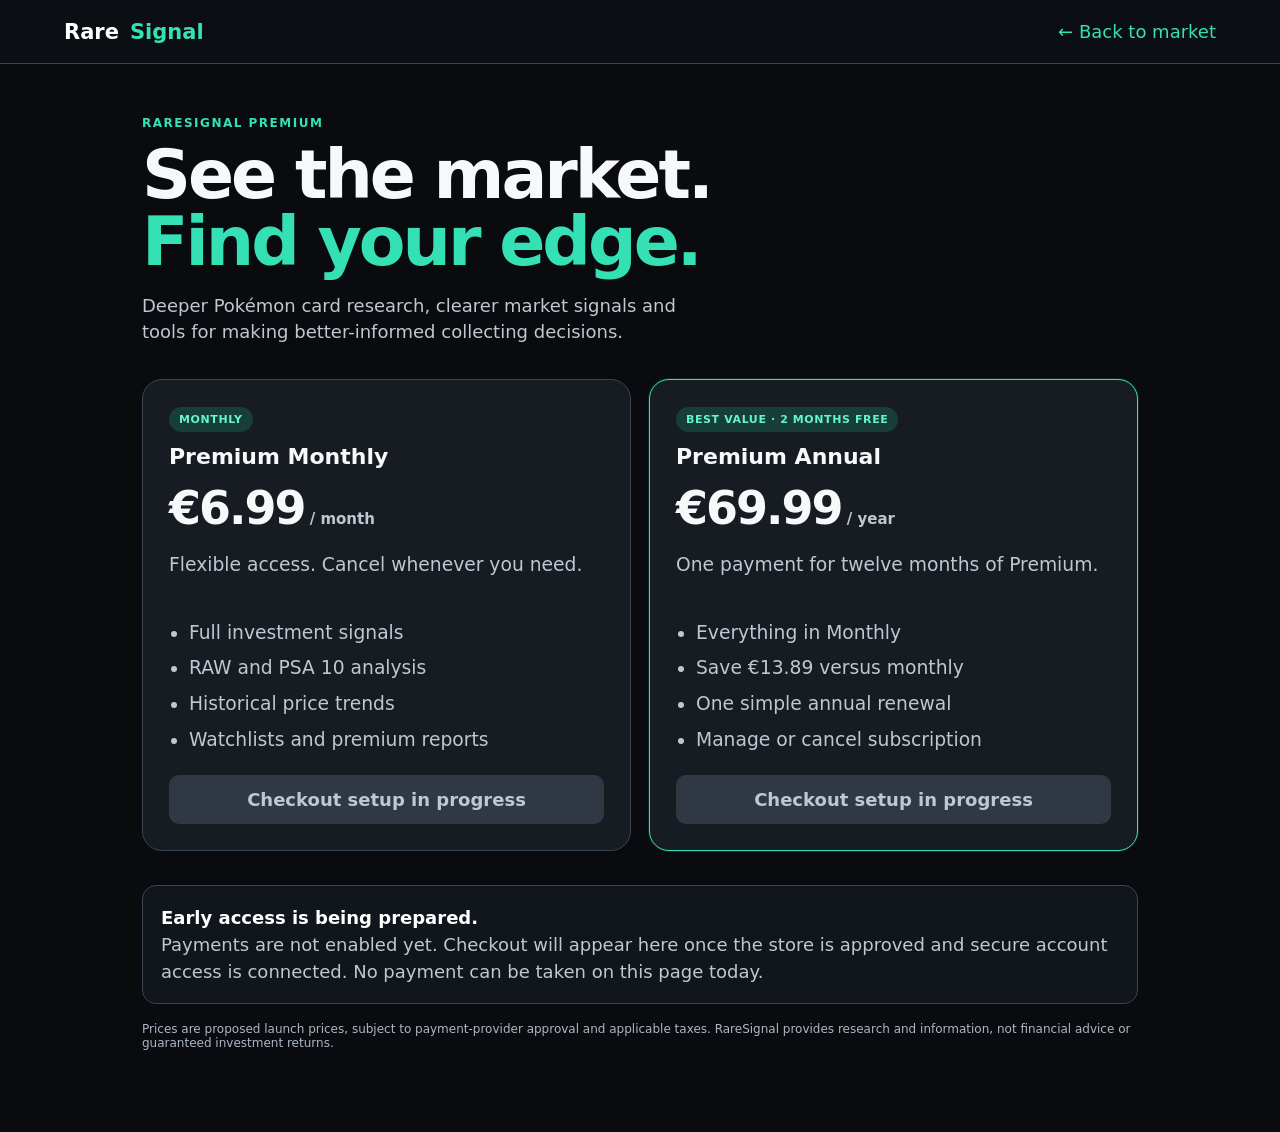
==== pricing.html @ 1a3ccc97 "Add RareSignal Premium pricing preview" ====
<!doctype html><html lang="en"><head><meta charset="utf-8"><meta name="viewport" content="width=device-width,initial-scale=1"><title>RareSignal Premium — Pricing</title><meta name="description" content="Premium Pokémon card market research."><link rel="stylesheet" href="./styles.css"><style>
:root{color-scheme:dark}body{background:#090b0f;color:#f7f8fa;margin:0;font-family:Inter,system-ui,sans-serif}.pricing-nav{height:64px;display:flex;align-items:center;justify-content:space-between;padding:0 clamp(18px,5vw,70px);border-bottom:1px solid #3b4552;background:#0b0e13}.brand{font-weight:850;font-size:21px;color:#fff;text-decoration:none}.brand span{color:#36e0b5}.pricing-main{max-width:1040px;margin:auto;padding:52px 22px 70px}.kicker{color:#36e0b5;font-size:12px;font-weight:800;letter-spacing:1.5px}h1{font-size:clamp(42px,6vw,68px);line-height:.98;letter-spacing:-3px;margin:12px 0}.lede{font-size:18px;color:#c0c7d1;max-width:560px;line-height:1.45}.plans{display:grid;grid-template-columns:repeat(2,minmax(0,1fr));gap:18px;margin:34px 0}.plan{background:#171b22;border:1px solid #3b4552;border-radius:20px;padding:26px}.plan.featured{border:1px solid #36e0b5;box-shadow:0 0 0 1px #36e0b522}.plan h2{font-size:22px;margin:12px 0}.price{font-size:46px;font-weight:850;letter-spacing:-2px}.price small{font-size:15px;color:#c0c7d1;letter-spacing:0}.plan p{color:#c0c7d1;min-height:42px}.tag{display:inline-block;background:#173f37;color:#65f3d0;border-radius:20px;padding:6px 10px;font-size:11px;font-weight:800;letter-spacing:.6px}.plan ul{padding-left:20px;color:#e4e8ed;line-height:1.9;min-height:132px}.cta{display:block;text-align:center;padding:14px;border-radius:10px;background:#303943;color:#c0c7d1;font-weight:800}.note{background:#11161d;border:1px solid #3b4552;border-radius:14px;padding:18px;color:#c0c7d1;line-height:1.5}.note b{color:#fff}.fine{font-size:12px;color:#aeb7c4;margin-top:18px}@media(max-width:650px){.pricing-main{padding:36px 16px}.plans{grid-template-columns:1fr}.plan{padding:21px}.plan ul{min-height:0}h1{letter-spacing:-2px}}
</style></head><body><header class="pricing-nav"><a class="brand" href="./index.html">Rare<span>Signal</span></a><a href="./index.html" style="color:#36e0b5;text-decoration:none">← Back to market</a></header><main class="pricing-main"><div class="kicker">RARESIGNAL PREMIUM</div><h1>See the market.<br><span style="color:#36e0b5">Find your edge.</span></h1><p class="lede">Deeper Pokémon card research, clearer market signals and tools for making better-informed collecting decisions.</p><section class="plans" aria-label="Subscription plans"><article class="plan"><span class="tag">MONTHLY</span><h2>Premium Monthly</h2><div class="price">€6.99<small> / month</small></div><p>Flexible access. Cancel whenever you need.</p><ul><li>Full investment signals</li><li>RAW and PSA 10 analysis</li><li>Historical price trends</li><li>Watchlists and premium reports</li></ul><span class="cta">Checkout setup in progress</span></article><article class="plan featured"><span class="tag">BEST VALUE · 2 MONTHS FREE</span><h2>Premium Annual</h2><div class="price">€69.99<small> / year</small></div><p>One payment for twelve months of Premium.</p><ul><li>Everything in Monthly</li><li>Save €13.89 versus monthly</li><li>One simple annual renewal</li><li>Manage or cancel subscription</li></ul><span class="cta">Checkout setup in progress</span></article></section><div class="note"><b>Early access is being prepared.</b><br>Payments are not enabled yet. Checkout will appear here once the store is approved and secure account access is connected. No payment can be taken on this page today.</div><p class="fine">Prices are proposed launch prices, subject to payment-provider approval and applicable taxes. RareSignal provides research and information, not financial advice or guaranteed investment returns.</p></main></body></html>
---- styles.css ----
:root{--navy:#101a2a;--navy-2:#17263a;--ink:#172234;--muted:#758092;--gold:#c5a45b;--gold-light:#e1ca91;--paper:#f6f5f1;--line:#e7e4dc;--white:#fff;--green:#668c72}*{box-sizing:border-box}html{scroll-behavior:smooth}body{margin:0;background:var(--paper);color:var(--ink);font-family:Inter,ui-sans-serif,system-ui,-apple-system,BlinkMacSystemFont,"Segoe UI",sans-serif;-webkit-font-smoothing:antialiased}a{color:inherit;text-decoration:none}.site-header{height:82px;padding:0 clamp(22px,6vw,92px);display:flex;align-items:center;justify-content:space-between;background:#fff;border-bottom:1px solid #ece9e1;position:sticky;top:0;z-index:10}.brand{display:flex;align-items:center;gap:11px}.brand-mark{width:38px;height:38px;display:grid;place-items:center;background:var(--navy);color:var(--gold-light);font-family:Georgia,serif;font-size:25px;border:1px solid var(--gold);border-radius:2px}.brand-name{font-family:Georgia,serif;font-size:22px;letter-spacing:-.7px;color:var(--navy);line-height:1}.brand-name>span{color:#a88949}.brand-name small{display:block;font:600 8px/1.5 Inter,system-ui,sans-serif;letter-spacing:2.8px;color:#8a8d91;margin-top:4px}.main-nav{display:flex;gap:34px;height:100%;align-items:center}.main-nav a{font-size:12px;color:#677181;letter-spacing:.15px;height:100%;display:flex;align-items:center;position:relative}.main-nav a.active,.main-nav a:hover{color:var(--navy)}.main-nav a.active:after{content:"";height:2px;background:var(--gold);position:absolute;bottom:0;left:0;right:0}.header-actions{display:flex;align-items:center;gap:22px}.language-pill{font-size:10px;letter-spacing:1px;border:1px solid var(--line);padding:9px 11px;color:#586273}.language-pill span{margin-left:8px}.header-link{font-size:11px;color:var(--navy);font-weight:650}.header-link span{color:#a88949;margin-left:4px}.hero{min-height:510px;background:var(--navy);color:white;padding:100px clamp(22px,10vw,150px) 60px;position:relative;overflow:hidden}.hero:before{content:"";position:absolute;inset:0;background:linear-gradient(110deg,rgba(16,26,42,1) 0%,rgba(16,26,42,.97) 47%,rgba(16,26,42,.55) 100%);z-index:1}.hero-glow{position:absolute;width:520px;height:520px;border-radius:50%;right:8%;top:-70px;background:radial-gradient(circle,rgba(197,164,91,.16),rgba(197,164,91,0) 68%)}.hero-content{position:relative;z-index:2;max-width:650px}.eyebrow{font-size:9px;letter-spacing:2px;font-weight:700;color:var(--gold-light);display:flex;align-items:center;gap:9px}.eyebrow-dot,.status-dot{width:6px;height:6px;border-radius:50%;background:var(--gold);display:inline-block}.hero h1{font:400 clamp(44px,6vw,70px)/1.04 Georgia,serif;letter-spacing:-2.5px;margin:28px 0 18px}.hero h1 em,.market-inner h2 em,.newsletter-inner h2 em{font-weight:400;color:var(--gold-light)}.hero-copy{max-width:485px;color:#b9c1cb;font-size:14px;line-height:1.8}.text-link{display:inline-flex;gap:18px;align-items:center;margin-top:24px;color:var(--gold-light);font-size:11px;font-weight:650}.text-link span{font-size:17px}.hero-aside{position:absolute;right:12%;top:90px;width:330px;height:310px;z-index:1;opacity:.9}.orbit{position:absolute;border:1px solid rgba(197,164,91,.22);border-radius:50%;transform:rotate(-25deg)}.orbit-one{width:300px;height:180px;left:10px;top:55px}.orbit-two{width:230px;height:300px;left:45px;top:-5px;transform:rotate(55deg)}.signal-core{position:absolute;left:126px;top:103px;width:78px;height:78px;border:1px solid var(--gold);border-radius:50%;display:grid;place-items:center;box-shadow:0 0 55px rgba(197,164,91,.17)}.signal-core span{font:42px Georgia,serif;color:var(--gold-light)}.signal-label{position:absolute;left:104px;top:218px;text-align:center;font-size:8px;line-height:1.8;letter-spacing:2px;color:#aab1ba}.hero-footer{position:absolute;bottom:0;left:clamp(22px,10vw,150px);right:clamp(22px,10vw,150px);z-index:2;border-top:1px solid rgba(255,255,255,.13);padding:18px 0;display:flex;justify-content:space-between;color:#8490a0;font-size:8px;letter-spacing:1.8px}.section-wrap{max-width:1180px;margin:0 auto;padding-left:28px;padding-right:28px}.finder-section{padding-top:86px;padding-bottom:94px}.section-heading{display:flex;justify-content:space-between;align-items:flex-end;gap:20px}.eyebrow.muted{color:#a1844b}.section-heading h2,.research-section h2{font:400 36px Georgia,serif;letter-spacing:-.8px;margin:13px 0 9px;color:var(--navy)}.section-heading p{font-size:12px;color:#7b8491;margin:0;line-height:1.7}.catalogue-status{font-size:10px;color:#77818e;display:flex;align-items:center;gap:8px;padding-bottom:5px}.status-dot{background:#c3a35d}.search-panel{margin-top:34px;background:#fff;border:1px solid var(--line);padding:25px 27px 18px;box-shadow:0 8px 28px rgba(27,38,53,.035)}.search-label{display:block;font-size:8px;font-weight:700;letter-spacing:1.7px;color:#7e8792;margin-bottom:12px}.search-row{display:flex;gap:10px}.search-input-wrap{height:52px;border:1px solid #e2e0d9;display:flex;align-items:center;flex:1;padding:0 15px}.search-icon{font-size:25px;color:#9d895d;margin-right:11px;transform:rotate(-20deg)}.search-input-wrap input{border:0;outline:0;width:100%;font:13px Inter,system-ui,sans-serif;color:var(--ink);background:transparent}.search-input-wrap input::placeholder{color:#aab0b8}.gold-button{border:0;background:var(--navy);color:#fff;padding:0 22px;font-size:11px;font-weight:650;cursor:pointer;min-width:150px}.gold-button span{color:var(--gold-light);font-size:17px;margin-left:12px}.gold-button:hover{background:#233651}.filter-row{display:flex;align-items:center;justify-content:space-between;gap:14px;margin-top:17px;padding-top:14px;border-top:1px solid #f0eee8}.filter-row label{display:flex;align-items:center;gap:12px;font-size:8px;font-weight:700;letter-spacing:1.4px;color:#8b929b}.filter-row select{min-width:210px;max-width:100%;height:34px;border:1px solid #e2e0d9;background:#fff;padding:0 10px;color:#465264;font:10px Inter,system-ui,sans-serif;letter-spacing:0}.clear-filters{border:0;background:transparent;color:#927b4d;font-size:9px;cursor:pointer}.search-hints{display:flex;align-items:center;gap:17px;padding-top:16px}.search-hints>span{font-size:8px;letter-spacing:1.3px;color:#a0a5ac}.search-hints button{border:0;background:transparent;padding:0;color:#6c7786;font-size:10px;cursor:pointer}.search-hints button:hover{color:#a1844b}.results-toolbar{display:flex;justify-content:space-between;align-items:center;margin:27px 0 15px;color:#677282;font-size:10px}.results-note{color:#9ba1a8;font-size:9px}.results-grid{display:grid;grid-template-columns:repeat(4,minmax(0,1fr));gap:15px}.empty-state{grid-column:1/-1;text-align:center;padding:54px 20px;background:#f0efe9;border:1px dashed #d9d5ca}.empty-symbol{font-size:35px;color:#b59a61}.empty-state h3{font:400 21px Georgia,serif;color:var(--navy);margin:12px 0 7px}.empty-state p{font-size:11px;color:#828b97;margin:0}.card-result{background:#fff;border:1px solid var(--line);padding:13px;cursor:pointer;transition:transform .18s,box-shadow .18s}.card-result:hover{transform:translateY(-3px);box-shadow:0 10px 25px rgba(20,31,48,.09)}.card-art{height:190px;background:linear-gradient(145deg,#f3f1eb,#e7e5dd);display:grid;place-items:center;overflow:hidden}.card-art img{max-width:100%;max-height:100%;object-fit:contain}.card-art .art-placeholder{font:30px Georgia,serif;color:#c3a45e}.card-result h3{font:400 16px Georgia,serif;margin:12px 0 5px;color:var(--navy)}.card-meta{font-size:9px;color:#8a929d;line-height:1.6}.card-number{font-size:9px;color:#9a804a;letter-spacing:.6px;margin-top:8px}.load-more-wrap{text-align:center;margin-top:25px}.outline-button{border:1px solid #c9c4b8;background:transparent;padding:12px 22px;font-size:10px;color:var(--navy);cursor:pointer}.market-strip{background:#eae8e0;padding:72px 0}.market-inner{display:grid;grid-template-columns:1fr 1fr;gap:70px;align-items:center}.market-inner h2{font:400 37px/1.2 Georgia,serif;color:var(--navy);margin:14px 0 0}.market-inner h2 em{color:#a1844b}.market-copy p{font-size:12px;line-height:1.9;color:#697484;max-width:480px;margin:0 0 20px}.coming-soon{font-size:8px;letter-spacing:1.3px;color:#8d805f;display:inline-flex;align-items:center;gap:8px;white-space:nowrap}.coming-soon i{width:6px;height:6px;border-radius:50%;background:#b79a5c;display:inline-block}.research-section{padding-top:82px;padding-bottom:92px}.research-cards{display:grid;grid-template-columns:repeat(3,1fr);gap:15px;margin-top:33px}.research-card{background:#fff;border:1px solid var(--line);padding:25px;min-height:220px;position:relative}.card-index{position:absolute;right:20px;top:19px;font-size:9px;color:#b4aa92;letter-spacing:1px}.research-icon{width:35px;height:35px;border:1px solid #ded5c0;color:#a1844b;display:grid;place-items:center;font-size:18px}.research-card h3{font:400 18px Georgia,serif;color:var(--navy);margin:20px 0 8px}.research-card p{font-size:10px;line-height:1.8;color:#7a8491;min-height:37px}.card-foot{font-size:8px;letter-spacing:1.1px;color:#9a804a;display:block;margin-top:18px}.newsletter-section{background:var(--navy);color:#fff;padding:65px 0}.newsletter-inner{display:grid;grid-template-columns:1fr 1fr;gap:70px;align-items:center}.newsletter-inner h2{font:400 36px/1.2 Georgia,serif;margin:15px 0 0}.newsletter-inner p{font-size:12px;color:#c0c7d0;line-height:1.8;margin:0 0 14px;max-width:420px}.newsletter-note{font-size:9px;color:#9fa9b7;line-height:1.6;display:block}.site-footer{padding-top:35px;padding-bottom:24px;display:grid;grid-template-columns:1fr 1fr;gap:20px}.site-footer>p{font-size:10px;color:#7e8793;line-height:1.7;margin:0}.footer-bottom{grid-column:1/-1;border-top:1px solid #e2dfd7;margin-top:20px;padding-top:17px;display:flex;justify-content:space-between;gap:15px;font-size:8px;color:#9299a1}.footer-bottom a{color:#8a754a}.card-dialog{border:0;padding:0;max-width:620px;width:calc(100% - 30px);box-shadow:0 20px 80px rgba(0,0,0,.25)}.card-dialog::backdrop{background:rgba(10,18,30,.72);backdrop-filter:blur(3px)}.dialog-close{position:absolute;right:12px;top:8px;border:0;background:#fff;font-size:27px;cursor:pointer;color:#536070}.dialog-layout{display:grid;grid-template-columns:42% 1fr;min-height:360px}.dialog-art{background:#efeee8;display:grid;place-items:center;padding:22px}.dialog-art img{max-width:100%;max-height:330px;object-fit:contain}.dialog-info{padding:45px 28px 25px}.dialog-info h2{font:400 28px Georgia,serif;color:var(--navy);margin:8px 0}.dialog-info p{font-size:11px;line-height:1.8;color:#7a8491}.detail-label{font-size:8px;letter-spacing:1.4px;color:#a1844b;font-weight:700}.detail-list{border-top:1px solid var(--line);margin-top:20px;padding-top:13px}.detail-row{display:flex;justify-content:space-between;gap:15px;padding:7px 0;font-size:10px}.detail-row span:first-child{color:#858e99}.detail-row span:last-child{text-align:right;color:#253348}.source-note{font-size:8px;color:#9299a1;margin-top:20px}@media(max-width:850px){.main-nav{gap:17px}.hero-aside{right:0;opacity:.45}.results-grid{grid-template-columns:repeat(3,minmax(0,1fr))}.hero{padding-top:85px}}@media(max-width:620px){.site-header{height:68px;padding:0 18px}.main-nav{display:none}.header-actions{gap:12px}.header-link{font-size:10px}.brand-mark{width:34px;height:34px}.brand-name{font-size:20px}.hero{min-height:470px;padding:82px 24px 70px}.hero-aside{right:-105px;top:130px;transform:scale(.8);opacity:.24}.hero h1{font-size:48px}.hero-footer{left:24px;right:24px;font-size:7px}.section-wrap{padding-left:19px;padding-right:19px}.finder-section{padding-top:60px;padding-bottom:65px}.section-heading{display:block}.catalogue-status{margin-top:18px}.section-heading h2,.research-section h2{font-size:31px}.search-panel{padding:19px 15px 15px}.search-row{display:block}.search-input-wrap{height:49px}.gold-button{height:47px;width:100%;margin-top:9px}.filter-row{align-items:flex-start;flex-direction:column}.filter-row select{min-width:0;width:100%}.search-hints{gap:12px;flex-wrap:wrap}.search-hints>span{width:100%}.results-toolbar{align-items:flex-start;gap:10px}.results-grid{grid-template-columns:repeat(2,minmax(0,1fr));gap:10px}.card-art{height:155px}.market-strip{padding:55px 0}.market-inner,.newsletter-inner{grid-template-columns:1fr;gap:24px}.market-inner h2,.newsletter-inner h2{font-size:32px}.research-section{padding-top:60px;padding-bottom:65px}.research-cards{grid-template-columns:1fr}.research-card{min-height:190px}.newsletter-section{padding:52px 0}.site-footer{grid-template-columns:1fr;gap:14px}.footer-bottom{grid-column:1;flex-direction:column;line-height:1.6}.dialog-layout{grid-template-columns:1fr}.dialog-art{min-height:230px}.dialog-art img{max-height:240px}.dialog-info{padding:28px 22px}.dialog-close{z-index:2}}

/* Visual refinement: clearer hierarchy, calmer surfaces and responsive controls */
:root{--shadow-soft:0 12px 34px rgba(16,26,42,.07);--radius-card:5px}
.site-header{box-shadow:0 3px 16px rgba(16,26,42,.035);backdrop-filter:saturate(1.15)}
.main-nav a,.header-link,.text-link,.search-hints button,.clear-filters,.outline-button,.gold-button{transition:color .18s ease,background .18s ease,border-color .18s ease,transform .18s ease}
.brand-mark{box-shadow:inset 0 0 0 3px rgba(255,255,255,.035)}
.hero{isolation:isolate}
.hero:after{content:"";position:absolute;inset:auto 0 0;height:1px;background:linear-gradient(90deg,transparent,rgba(225,202,145,.45),transparent);z-index:2}
.search-panel{border-radius:var(--radius-card);box-shadow:var(--shadow-soft)}
.search-input-wrap:focus-within{border-color:#b99b5b;box-shadow:0 0 0 3px rgba(197,164,91,.12)}
.gold-button{border-radius:3px}
.gold-button:hover,.outline-button:hover{transform:translateY(-1px)}
.card-result,.research-card{border-radius:var(--radius-card)}
.card-result{box-shadow:0 2px 8px rgba(16,26,42,.025)}
.card-result:hover{border-color:#d3c39f}
.card-art{border-radius:2px}
.research-card{transition:transform .2s ease,box-shadow .2s ease,border-color .2s ease}
.research-card:hover{transform:translateY(-3px);box-shadow:var(--shadow-soft);border-color:#d9cba9}
.market-strip{border-top:1px solid #e3e0d7;border-bottom:1px solid #e3e0d7}
.card-dialog{border-radius:5px;overflow:hidden}
.dialog-close{width:36px;height:36px;border-radius:50%;box-shadow:0 2px 10px rgba(0,0,0,.08)}
.search-label,.eyebrow,.coming-soon{line-height:1.5}
@media(min-width:1200px){.hero{padding-left:max(10vw,150px)}.hero-footer{left:max(10vw,150px);right:max(10vw,150px)}}
@media(max-width:850px){.site-header{padding-left:22px;padding-right:22px}.header-actions{gap:14px}.main-nav{gap:15px}.hero-aside{right:-40px}.market-inner,.newsletter-inner{gap:38px}}
@media(max-width:620px){.site-header{gap:10px}.header-actions{gap:10px}.language-pill{display:none}.header-link{font-size:9px}.hero h1{letter-spacing:-1.8px}.hero-copy{font-size:13px}.hero-footer{letter-spacing:1px}.results-toolbar{flex-wrap:wrap}.results-note{width:100%}.card-result{padding:9px}.card-result h3{font-size:14px}.card-art{height:145px}.research-card{padding:22px}.dialog-layout{max-height:85vh;overflow:auto}}
@media(prefers-reduced-motion:reduce){html{scroll-behavior:auto}*,*:before,*:after{transition-duration:.01ms!important;animation-duration:.01ms!important;animation-iteration-count:1!important}}

/* RareSignal homepage v2 — sharper positioning, clearer calls to action */
:root{--gold-deep:#a88949;--surface:#fff;--ink-soft:#657184}
.site-header{height:78px;padding:0 clamp(20px,6vw,88px)}
.brand-name small{letter-spacing:2px}
.header-actions{gap:20px}
.header-cta{background:var(--navy);color:#fff;padding:13px 17px;font-size:10px;font-weight:700;letter-spacing:.2px;border-radius:3px}
.header-cta span{color:var(--gold-light);padding-left:8px;font-size:15px}
.header-cta:hover{background:#263a55}
.hero{min-height:570px;padding-top:112px}
.hero:before{background:linear-gradient(105deg,#101a2a 0%,rgba(16,26,42,.98) 48%,rgba(16,26,42,.68) 100%)}
.hero h1{font-size:clamp(48px,6.2vw,76px);line-height:1.02;margin-top:27px}
.hero-copy{font-size:15px;max-width:520px;line-height:1.85}
.hero-actions{display:flex;align-items:center;gap:25px;flex-wrap:wrap;margin-top:28px}
.hero-actions .gold-button{display:inline-flex;align-items:center;justify-content:center;min-height:49px;padding:0 19px;min-width:0}
.hero-secondary,.section-link,.method-link,.newsletter-cta{font-size:11px;font-weight:650;color:var(--gold-light);border-bottom:1px solid rgba(225,202,145,.4);padding-bottom:5px}
.hero-secondary span,.section-link span,.method-link span,.newsletter-cta span{padding-left:7px}
.hero-proof{display:flex;gap:19px;flex-wrap:wrap;margin-top:36px;color:#aeb8c5;font-size:9px}
.hero-proof span{display:flex;align-items:center;gap:7px}
.hero-proof i{width:5px;height:5px;border-radius:50%;background:var(--gold);display:inline-block}
.hero-aside{right:10%;transform:scale(1.08)}
.hero-footer{letter-spacing:1.5px}
.trust-band{background:#fff;border-bottom:1px solid var(--line);display:grid;grid-template-columns:repeat(3,1fr);padding:23px max(28px,calc((100% - 1124px)/2));gap:28px}
.trust-band>div{display:flex;align-items:center;gap:14px}
.trust-number{font:italic 22px Georgia,serif;color:#b4975d}
.trust-band b,.trust-band small{display:block}
.trust-band b{font:600 11px Inter,system-ui,sans-serif;color:var(--navy);margin-bottom:4px}
.trust-band small{font-size:9px;color:#87909c}
.finder-section{padding-top:82px;padding-bottom:84px}
.section-heading h2,.research-section h2{font-size:40px;letter-spacing:-1px}
.section-heading p{font-size:13px}
.catalogue-status{background:#eeeee8;border-radius:30px;padding:9px 12px}
.search-panel{margin-top:30px;padding:27px 29px 19px}
.search-label{font-size:9px}
.search-input-wrap{height:56px}
.search-input-wrap input{font-size:14px}
.search-row .gold-button{min-height:56px}
.filter-row{margin-top:18px}
.search-hints{padding-top:18px}
.results-grid{gap:17px}
.finder-disclaimer{font-size:9px;color:#9299a1;margin-top:18px}
.research-section{background:#eeede7;padding:78px 0 86px}
.research-section .section-heading{align-items:end}
.section-link{color:#947843;border-color:#cbbd9c;white-space:nowrap}
.research-cards{margin-top:35px;gap:17px}
.research-card{padding:27px;min-height:245px;box-shadow:0 4px 18px rgba(16,26,42,.025)}
.research-card h3{font-size:20px}
.research-card p{font-size:11px;line-height:1.85;min-height:58px}
.research-icon{width:40px;height:40px;font-size:20px}
.latest-report{padding-top:75px;padding-bottom:72px}
.report-kicker{display:flex;justify-content:space-between;align-items:center;border-bottom:1px solid var(--line);padding-bottom:15px}
.report-date{font-size:9px;letter-spacing:1.5px;color:#8b929b}
.report-content{display:flex;justify-content:space-between;align-items:center;gap:45px;padding:30px 0 28px}
.report-content h2{font:400 39px/1.14 Georgia,serif;color:var(--navy);margin:0 0 14px;letter-spacing:-.8px}
.report-content h2 em{color:#a1844b;font-weight:400}
.report-content p{font-size:12px;line-height:1.9;color:#748091;max-width:650px;margin:0}
.report-link{display:flex;align-items:center;gap:22px;padding:17px 20px;background:var(--navy);color:white;white-space:nowrap;font-size:9px;letter-spacing:1.3px}
.report-link b{font-size:19px;color:var(--gold-light);font-weight:400}
.report-link:hover{background:#263a55}
.report-foot{border-top:1px solid var(--line);padding-top:14px;display:flex;justify-content:space-between;gap:18px;color:#9a9fa6;font-size:8px;letter-spacing:1.2px}
.method-section{background:var(--navy);color:#fff;padding:76px 0}
.method-inner{display:grid;grid-template-columns:.9fr 1.1fr;gap:80px;align-items:start}
.method-inner h2{font:400 42px/1.14 Georgia,serif;margin:17px 0 0;letter-spacing:-1px}
.method-inner h2 em{color:var(--gold-light);font-weight:400}
.method-copy p{font-size:13px;line-height:1.9;color:#c1c9d3;margin:0 0 18px;max-width:570px}
.method-copy ul{padding:0;margin:0 0 24px;list-style:none;display:grid;gap:12px}
.method-copy li{font-size:11px;color:#d8dde4;line-height:1.6;padding-left:19px;position:relative}
.method-copy li:before{content:"";position:absolute;left:0;top:7px;width:6px;height:6px;border-radius:50%;background:var(--gold)}
.method-link{display:inline-block}
.newsletter-section{padding:68px 0}
.newsletter-inner{grid-template-columns:1fr 1fr}
.newsletter-inner h2{font-size:40px}
.newsletter-inner p{font-size:13px;line-height:1.9}
.newsletter-cta{display:inline-block;margin-top:7px}
.site-footer{display:block;padding-top:38px;padding-bottom:25px}
.footer-main{display:grid;grid-template-columns:1fr 1.2fr 1fr;gap:35px;align-items:start}
.footer-main>p{font-size:10px;color:#7e8793;line-height:1.8;margin:0;max-width:330px}
.footer-nav{display:grid;grid-template-columns:1fr 1fr;gap:13px}
.footer-nav a{font-size:10px;color:#657184}
.footer-nav a:hover,.footer-bottom a:hover{color:#a1844b}
.footer-bottom{margin-top:30px}
@media(max-width:850px){
 .hero-aside{right:-25px;opacity:.48}.trust-band{padding-left:28px;padding-right:28px;gap:16px}
 .method-inner{gap:38px}.footer-main{grid-template-columns:1fr 1fr}.footer-nav{grid-column:1/-1;grid-template-columns:repeat(4,1fr)}
}
@media(max-width:620px){
 .site-header{height:68px;padding:0 16px}.header-actions{gap:9px}.header-link{font-size:9px}.header-cta{padding:11px 12px;font-size:9px}
 .brand-name{font-size:19px}.brand-name small{font-size:7px;letter-spacing:1.5px}
 .hero{min-height:525px;padding:76px 22px 75px}.hero h1{font-size:clamp(43px,11vw,54px)}
 .hero-copy{font-size:13px}.hero-aside{right:-135px;top:150px;transform:scale(.78);opacity:.22}
 .hero-actions{align-items:flex-start;flex-direction:column;gap:17px}.hero-proof{gap:11px;flex-direction:column;margin-top:27px}
 .hero-footer{left:22px;right:22px;font-size:6px;letter-spacing:.8px}
 .trust-band{grid-template-columns:1fr;padding:20px 22px;gap:17px}.trust-number{width:25px}
 .finder-section{padding-top:58px;padding-bottom:62px}.section-heading h2,.research-section h2{font-size:33px}
 .catalogue-status{display:inline-flex;margin-top:15px}.search-panel{padding:18px 14px}
 .research-section{padding:58px 0 64px}.research-section .section-heading{display:block}.section-link{display:inline-block;margin-top:18px}
 .research-cards{grid-template-columns:1fr;gap:11px}.research-card{min-height:0;padding:22px}.research-card p{min-height:0}
 .latest-report{padding-top:55px;padding-bottom:55px}.report-content{display:block;padding:25px 0}
 .report-content h2{font-size:34px}.report-content p{font-size:11px}.report-link{display:inline-flex;margin-top:22px}
 .report-foot{font-size:7px;line-height:1.7;flex-direction:column}
 .method-section{padding:56px 0}.method-inner{grid-template-columns:1fr;gap:24px}.method-inner h2{font-size:36px}
 .newsletter-section{padding:54px 0}.newsletter-inner{grid-template-columns:1fr;gap:22px}.newsletter-inner h2{font-size:35px}
 .footer-main{grid-template-columns:1fr;gap:18px}.footer-nav{grid-column:auto;grid-template-columns:1fr 1fr}
 .footer-bottom{margin-top:23px}
}


/* RareSignal visual direction v3 — modern dark hero, purple identity, light research workspace */
:root{--navy:#0b1020;--navy-2:#15152d;--ink:#171832;--muted:#777991;--gold:#9c4dff;--gold-light:#c58bff;--gold-deep:#8036db;--paper:#f5f4fb;--line:#e6e2f0;--green:#668c72}
body{background:var(--paper);color:var(--ink)}
.site-header{height:76px;padding:0 clamp(20px,4vw,64px);background:rgba(9,12,27,.97);border-bottom:1px solid rgba(190,144,255,.18);backdrop-filter:blur(14px)}
.brand-mark{width:36px;height:36px;display:flex;align-items:flex-end;justify-content:center;gap:3px;padding:7px;background:transparent;border:0}
.brand-mark span{display:block;width:7px;border-radius:3px 3px 1px 1px;background:linear-gradient(180deg,#d6a2ff,#8429ed)}
.brand-mark span:nth-child(1){height:12px}.brand-mark span:nth-child(2){height:20px}.brand-mark span:nth-child(3){height:27px}
.brand-name{font:750 23px/1 Inter,system-ui,sans-serif;letter-spacing:-1.2px;color:#fff}
.brand-name>span{color:#c58bff}
.brand-name small{font:650 7px/1.7 Inter,system-ui,sans-serif;letter-spacing:1.6px;color:#a7a4bd}
.main-nav{gap:clamp(13px,2.1vw,29px)}
.main-nav a{font-size:11px;color:#c1bfd1}
.main-nav a.active,.main-nav a:hover{color:#fff}
.main-nav a.active:after{height:3px;background:#b66bff;border-radius:4px}
.header-cta{background:linear-gradient(110deg,#8e35ec,#b14cff);border-radius:9px;padding:13px 18px;box-shadow:0 7px 22px rgba(151,58,239,.23)}
.header-cta:hover{background:#a64aff}
.hero{min-height:500px;padding:92px clamp(28px,7vw,105px) 68px;background:#090d1d;isolation:isolate}
.hero:before{background:linear-gradient(90deg,#090d1d 0%,rgba(9,13,29,.98) 38%,rgba(9,13,29,.62) 70%,rgba(9,13,29,.18) 100%);z-index:-1}
.hero:after{content:"";position:absolute;inset:0;background:radial-gradient(ellipse at 76% 45%,rgba(137,48,227,.23),transparent 42%),linear-gradient(180deg,transparent 75%,rgba(108,46,175,.12));z-index:-2}
.hero-glow{display:none}
.hero-content{max-width:600px;z-index:3}
.eyebrow{color:#d2a4ff;font-size:10px;letter-spacing:1.8px}
.eyebrow-dot,.hero-proof i{background:#bd70ff;box-shadow:0 0 12px rgba(190,112,255,.65)}
.hero h1{font:800 clamp(48px,6.4vw,76px)/1.02 Inter,system-ui,sans-serif;letter-spacing:-3.6px;margin:23px 0 18px}
.hero h1 em{font-style:normal;color:#b66aff}
.hero-copy{color:#c2c1d2;font-size:15px;line-height:1.75;max-width:520px}
.hero-actions{gap:18px;margin-top:27px}
.hero-actions .gold-button{min-height:52px;padding:0 22px;border-radius:10px;background:linear-gradient(110deg,#8b2fe8,#b54dff);box-shadow:0 8px 25px rgba(150,54,239,.27);font-size:12px}
.hero-actions .gold-button:hover{background:#a64aff}
.hero-actions .gold-button span:last-child{color:#fff}
.button-search{font-size:24px;line-height:0;margin-right:7px}
.hero-secondary{border:1px solid #a95bf0;border-radius:10px;padding:15px 20px;color:#f5eaff}
.hero-secondary span{padding:0 8px 0 0;color:#c47cff;font-size:17px}
.hero-proof{gap:20px;color:#c4c0d3;font-size:10px;margin-top:30px}
.hero-aside{display:none}
.hero-ambient{position:absolute;right:5%;top:10px;width:min(51vw,650px);height:420px;z-index:1;pointer-events:none;overflow:hidden}
.visual-grid{position:absolute;inset:0;opacity:.18;background-image:linear-gradient(rgba(174,113,255,.22) 1px,transparent 1px),linear-gradient(90deg,rgba(174,113,255,.22) 1px,transparent 1px);background-size:38px 38px;mask-image:radial-gradient(ellipse,black 15%,transparent 72%)}
.visual-halo{position:absolute;width:370px;height:370px;right:90px;top:12px;border-radius:50%;background:radial-gradient(circle,rgba(156,72,255,.32),rgba(102,36,182,.12) 42%,transparent 70%);filter:blur(5px)}
.hero-ring{position:absolute;border:1px solid rgba(190,127,255,.4);border-radius:50%;box-shadow:0 0 30px rgba(149,67,234,.13)}
.ring-a{width:390px;height:245px;right:80px;top:70px;transform:rotate(-27deg)}
.ring-b{width:270px;height:370px;right:140px;top:8px;transform:rotate(38deg)}
.visual-card{position:absolute;width:205px;height:292px;border:1px solid rgba(211,169,255,.55);border-radius:15px;background:linear-gradient(145deg,rgba(43,29,74,.96),rgba(12,17,39,.97));box-shadow:0 25px 70px rgba(0,0,0,.38),0 0 35px rgba(148,63,229,.2);overflow:hidden}
.card-back{right:80px;top:38px;transform:rotate(12deg);opacity:.58}
.card-front{right:230px;top:78px;transform:rotate(-8deg);padding:17px}
.card-orbit{position:absolute;width:170px;height:170px;left:17px;top:55px;border:1px solid rgba(190,126,255,.5);border-radius:50%;box-shadow:inset 0 0 35px rgba(153,76,234,.16),0 0 45px rgba(153,76,234,.18)}
.card-core{position:absolute;left:77px;top:112px;width:50px;height:50px;display:grid;place-items:center;border:1px solid #c98bff;border-radius:50%;font:32px Georgia,serif;color:#e2c4ff;box-shadow:0 0 28px rgba(190,112,255,.3)}
.card-lines{position:absolute;bottom:23px;left:22px;right:22px;height:24px;border-top:1px solid rgba(190,126,255,.35);border-bottom:1px solid rgba(190,126,255,.2)}
.card-topline,.card-bottomline{display:flex;justify-content:space-between;color:#c9a4ed;font-size:7px;letter-spacing:1px}
.card-bottomline{position:absolute;left:17px;right:17px;bottom:17px;display:block;line-height:1.8}
.card-bottomline b{display:block;color:#fff;font-size:13px;letter-spacing:1.4px}
.chart-bars{height:155px;display:flex;align-items:end;gap:10px;padding:22px 5px 12px;border-bottom:1px solid rgba(193,131,255,.35);margin-top:16px}
.chart-bars i{display:block;flex:1;border-radius:4px 4px 0 0;background:linear-gradient(180deg,#d09cff,#8135d7);box-shadow:0 0 14px rgba(176,91,255,.24)}
.chart-bars i:nth-child(1){height:32%}.chart-bars i:nth-child(2){height:47%}.chart-bars i:nth-child(3){height:40%}.chart-bars i:nth-child(4){height:67%}.chart-bars i:nth-child(5){height:58%}.chart-bars i:nth-child(6){height:82%}.chart-bars i:nth-child(7){height:100%}
.visual-caption{position:absolute;right:42px;bottom:28px;color:#bba4d6;font-size:8px;letter-spacing:1.5px}
.caption-dot{display:inline-block;width:6px;height:6px;border-radius:50%;background:#bd70ff;margin-right:8px;box-shadow:0 0 10px #bd70ff}
.hero-footer{left:clamp(28px,7vw,105px);right:clamp(28px,7vw,105px);border-color:rgba(194,147,255,.2);color:#918aa9}
.trust-band{background:#11142a;border-bottom:1px solid rgba(173,117,236,.24);padding:22px max(28px,calc((100% - 1124px)/2))}
.trust-number{color:#bd75ff}
.trust-band b{color:#f4efff}.trust-band small{color:#aaa5bf}
.finder-section{padding-top:70px;padding-bottom:76px}
.section-heading h2,.research-section h2{color:#171832}
.eyebrow.muted{color:#8e45d0}
.catalogue-status{background:#eee7f8;color:#6f5785}
.status-dot{background:#a24eea}
.search-panel{border:1px solid #e5dcef;border-radius:16px;box-shadow:0 12px 34px rgba(39,20,69,.06)}
.search-input-wrap{border:1px solid #ddd2ed;border-radius:9px}
.search-icon{color:#9850d8}
.gold-button{background:linear-gradient(110deg,#8b2fe8,#b54dff);border-radius:9px}
.gold-button:hover{background:#a64aff}
.gold-button span{color:#fff}
.filter-row select{border-radius:7px;border-color:#e0d5ec}
.search-hints button{border:1px solid #e2d3f2;border-radius:20px;padding:7px 11px;background:#f8f3ff;color:#6c4a89}
.search-hints button:hover{background:#efe1ff;color:#762dc0}
.empty-state{border:1px dashed #d5c3e9;background:#f4effa;border-radius:12px}
.card-result{border:1px solid #e8e0f1;border-radius:12px;overflow:hidden}
.card-art{background:linear-gradient(145deg,#f5f0fb,#e9e1f5)}
.card-number{color:#8c42c7}
.research-section{background:#eeebf5}
.research-card{border:1px solid #e3d9ef;border-radius:14px;background:#fff}
.research-icon{color:#a34be8;background:#f3e8ff;border-radius:11px}
.section-link,.method-link,.newsletter-cta{color:#9143cf;border-color:#d6b8ef}
.latest-report{background:transparent}
.report-link{background:linear-gradient(110deg,#7d2ed0,#a548e9);border-radius:9px}
.report-link:hover{background:#9239dd}
.method-section{background:linear-gradient(120deg,#101329,#1a1530)}
.method-inner .eyebrow{color:#c58bff}
.method-inner h2 em{color:#c58bff}
.method-copy li:before{background:#b86bff}
.newsletter-section{background:#eeeaf5}
.newsletter-inner h2 em{color:#9143cf}
.newsletter-cta{color:#9143cf}
.site-footer{background:var(--paper)}
.brand .brand-mark{background:transparent}
@media(max-width:900px){.main-nav{gap:12px}.main-nav a{font-size:10px}.hero-ambient{right:-9%;opacity:.72}.hero-content{max-width:570px}}
@media(max-width:700px){.main-nav{display:none}.site-header{height:68px}.hero{padding:70px 22px 75px;min-height:535px}.hero h1{font-size:clamp(46px,11vw,61px);letter-spacing:-2.5px}.hero-ambient{right:-250px;top:120px;opacity:.25;transform:scale(.85)}.hero:before{background:linear-gradient(90deg,#090d1d 0%,rgba(9,13,29,.94) 75%,rgba(9,13,29,.8) 100%)}.hero-proof{flex-direction:column;gap:11px}.hero-footer{left:22px;right:22px}.search-row{flex-direction:column}.search-row .gold-button{min-height:50px}.search-hints{flex-wrap:wrap;gap:9px}.search-hints>span{width:100%}.trust-band{padding:20px 22px}}
@media(prefers-reduced-motion:reduce){.visual-card{transform:none}}


/* Homepage card finder: hard-isolate artwork from card metadata */
#results.results-grid{
  display:grid !important;
  grid-template-columns:repeat(4,minmax(0,1fr)) !important;
  align-items:stretch;
  gap:14px;
}
#results.results-grid>.card-result{
  display:flex !important;
  flex-direction:column !important;
  position:relative !important;
  min-width:0;
  min-height:0;
  height:auto !important;
  padding:12px !important;
  overflow:hidden !important;
  isolation:isolate;
  background:#fff;
  border:1px solid #e6deef;
  border-radius:12px;
  box-shadow:0 5px 18px #21113d0a;
}
#results.results-grid>.card-result>.card-art{
  display:flex !important;
  position:relative !important;
  inset:auto !important;
  width:100% !important;
  height:250px !important;
  min-height:250px !important;
  max-height:250px !important;
  flex:0 0 250px !important;
  align-items:center !important;
  justify-content:center !important;
  overflow:hidden !important;
  background:#f5f3f8;
  border-radius:7px;
}
#results.results-grid>.card-result>.card-art>img{
  position:static !important;
  display:block !important;
  inset:auto !important;
  width:auto !important;
  height:auto !important;
  min-width:0 !important;
  min-height:0 !important;
  max-width:100% !important;
  max-height:100% !important;
  object-fit:contain !important;
  object-position:center !important;
  margin:0 !important;
  transform:none !important;
}
#results.results-grid>.card-result>h3{
  display:block !important;
  position:static !important;
  inset:auto !important;
  width:auto !important;
  height:auto !important;
  margin:12px 0 5px !important;
  padding:0 !important;
  color:#17152a !important;
  font:700 17px/1.3 Inter,system-ui,sans-serif !important;
  overflow-wrap:anywhere;
}
#results.results-grid>.card-result>.card-meta,
#results.results-grid>.card-result>.card-number{
  display:block !important;
  position:static !important;
  inset:auto !important;
  width:auto !important;
  height:auto !important;
  margin:0 !important;
  padding:0 !important;
  font:10px/1.5 Inter,system-ui,sans-serif !important;
}
#results.results-grid>.card-result>.card-meta{color:#77738a !important}
#results.results-grid>.card-result>.card-number{margin-top:7px !important;color:#8540bd !important}
@media(max-width:900px){
  #results.results-grid{grid-template-columns:repeat(3,minmax(0,1fr)) !important}
}
@media(max-width:640px){
  #results.results-grid{grid-template-columns:repeat(2,minmax(0,1fr)) !important;gap:10px}
  #results.results-grid>.card-result{padding:9px !important}
  #results.results-grid>.card-result>.card-art{height:220px !important;min-height:220px !important;max-height:220px !important;flex-basis:220px !important}
}
@media(max-width:380px){
  #results.results-grid{grid-template-columns:1fr !important}
  #results.results-grid>.card-result>.card-art{height:280px !important;min-height:280px !important;max-height:280px !important;flex-basis:280px !important}
}

/* Slightly larger, more comfortable site typography */
body{font-size:17px}
p,li{font-size:1.04em}

/* Readability adjustment: +2px over the previous 17px base */
body{font-size:19px}
p,li{font-size:1.04em}

/* RareSignal dark market-app refresh */
:root{--navy:#090a0d;--navy-2:#17191d;--ink:#f3f4f6;--muted:#9da3ad;--gold:#20c6a0;--gold-light:#53dfbd;--paper:#090a0d;--line:#292d33;--white:#17191d;--green:#20c6a0}
html,body{background:#090a0d;color:#f3f4f6}
.site-header,.topbar{background:rgba(9,10,13,.97);border-bottom:1px solid #292d33;backdrop-filter:blur(14px)}
.brand,.brand-name,.brand .mark{color:#f4f5f6}.brand-mark,.brand .mark{background:#1b1e23;border:1px solid #353a42;border-radius:50%;color:#20c6a0}.brand-name small,.brand small{color:#8f959e}
.main-nav a,.topbar nav a{color:#a6abb4}.main-nav a.active,.main-nav a:hover,.topbar nav a.selected,.topbar nav a:hover{color:#20c6a0}
.hero,.finder-section,.latest-report,.newsletter-section,.site-footer,.workspace,.research,.method{background:#090a0d;color:#f4f5f6}
.hero h1,.section-heading h2,.latest-report h2,.method h2,.welcome h1,.section-title h2{color:#f4f5f6}
.hero h1 em,.method h2 em,.newsletter-inner h2 em,.welcome h1 em,.kicker,.eyebrow{color:#20c6a0}
.hero-copy,.section-heading p,.welcome p,.section-title p,.method-copy p,.newsletter-inner p{color:#a8aeb7}
.hero:before{background:linear-gradient(90deg,#090a0d 0%,rgba(9,10,13,.96) 65%,rgba(9,10,13,.6) 100%)}
.hero-proof,.hero-secondary{color:#c2c7ce}.hero-proof i,.eyebrow-dot,.status-dot{background:#20c6a0}
.hero-footer,.report-foot{color:#858c96;border-color:#292d33}
.trust-band,.metrics{background:#121519;border-block:1px solid #292d33;color:#f3f4f6}
.trust-band>div,.metrics>div{border-color:#292d33}.trust-number{color:#20c6a0}.trust-band b,.metrics strong{color:#f4f5f6}.trust-band small,.metrics small,.metrics span{color:#969da7}
.gold-button,.header-cta,.report-link,.primary,.searchline button{background:#20c6a0!important;color:#06110e!important;border:0;border-radius:10px;font-weight:750;box-shadow:none}
.search-panel,.searchbox,.estimator-panel,.engine-status-panel,.candidate-controls,.welcome-note{background:#17191d;border:1px solid #2c3037;border-radius:16px;box-shadow:none;color:#f4f5f6}
.search-label,.filter-row label,.searchbox>label,.estimator-controls label,.sales-inputs label,.candidate-controls label{color:#aeb4bc}
.search-input-wrap,.searchline input,.estimator-controls input,.estimator-controls select,.sales-inputs textarea,.filter-row select,.candidate-controls select{background:#090a0d;color:#f4f5f6;border:1px solid #383d45;border-radius:10px}
.search-input-wrap input{background:transparent;color:#f4f5f6}.search-input-wrap input::placeholder,.searchline input::placeholder,.sales-inputs textarea::placeholder{color:#747b85}
.search-icon{color:#20c6a0}
.search-hints button,.quick button{background:#20242a;color:#d5d9df;border:1px solid #373c44;border-radius:20px}
.search-hints button:hover,.quick button:hover{border-color:#20c6a0;color:#20c6a0}
.results-toolbar,.result-head{color:#e0e3e7}.results-note,.result-head span+span,.catalogue-status,.source{color:#9299a3}
#results.results-grid>.card-result,#results.cards>.card,.research-card,.research-grid article,.candidate{background:#17191d;border:1px solid #2c3037;border-radius:15px;color:#f4f5f6;box-shadow:none}
#results.results-grid>.card-result>.card-art,#results.cards>.card>.art{background:#0d0f12;border-radius:10px}
#results.results-grid>.card-result>h3,#results.cards>.card>h3{color:#f4f5f6!important}
#results.results-grid>.card-result>.card-meta,#results.cards>.card>.meta{color:#a1a7b0!important}
#results.results-grid>.card-result>.card-number,#results.cards>.card>.id{color:#20c6a0!important}
.empty-state,.empty,.estimate-output,.estimate-empty{background:#17191d;border:1px solid #2c3037;border-radius:15px;color:#f4f5f6}
.empty-state p,.empty span,.research-card p,.research-grid article p,.candidate p,.estimator-actions p{color:#a5abb4}
.empty-symbol,.empty>b,.research-icon,.research-grid .symbol{color:#20c6a0;background:#19372f;border-radius:11px}
.outline-button,.clear-filters,.load-more-wrap button{background:#1c2026;color:#e1e4e8;border:1px solid #3a4049;border-radius:10px}
.research-section,.estimator{background:#111418;border-block:1px solid #292d33}
.signal-panel{background:#17191d;border:1px solid #2c3037;border-radius:15px;color:#f4f5f6}
.signal-panel p,.snapshot-note{color:#a5abb4}.pending{color:#20c6a0;background:#19372f;border-radius:20px}
.engine-status-grid>div{background:#101317;border:1px solid #2c3037;border-radius:11px}.engine-status-grid span,.engine-status-grid small{color:#9da3ad}.engine-status-grid strong{color:#f3f4f6}
.engine-status-panel a,.method-copy a,.section-link,.method-link,.newsletter-cta,.snapshot-note a{color:#20c6a0}
.method-section,.method{background:#121519;border-block:1px solid #292d33}
.site-footer,footer{background:#090a0d;color:#9da3ad;border-top:1px solid #292d33}
.site-footer .brand,footer .brand{color:#f4f5f6}.footer-nav a,footer a{color:#c4c9d0}
.card-dialog,#detail{background:#17191d;color:#f4f5f6;border:1px solid #383d45;border-radius:18px}
.card-dialog::backdrop,#detail::backdrop{background:#000b}
.dialog-close,#detail .close{background:#282d34;color:#fff;border-radius:50%}
@media(max-width:800px){.topbar{height:auto;min-height:66px;flex-wrap:wrap;padding:12px 17px;gap:8px}.topbar nav{order:3;width:100%;display:flex;overflow-x:auto;gap:18px;min-height:30px;scrollbar-width:none}.topbar nav::-webkit-scrollbar{display:none}.topbar nav a{white-space:nowrap}.welcome{padding:45px 20px 34px}.metrics{padding:14px 18px}}
@media(max-width:700px){.site-header{height:auto;min-height:64px;padding:12px 18px;flex-wrap:wrap;gap:10px}.main-nav{display:flex;order:3;width:100%;overflow-x:auto;gap:20px;padding:5px 0;scrollbar-width:none}.main-nav::-webkit-scrollbar{display:none}.main-nav a{white-space:nowrap;font-size:12px}.header-actions{margin-left:auto}.hero{min-height:0;padding:52px 22px 58px}.hero h1{font-size:clamp(44px,12vw,60px)}.hero-proof{display:grid;grid-template-columns:1fr 1fr;gap:12px}.trust-band{display:grid;grid-template-columns:1fr;gap:16px}.finder-section{padding:48px 18px}.search-panel,.searchbox,.estimator-panel{padding:17px}.search-row,.searchline{display:grid;grid-template-columns:1fr;gap:10px}.search-row .gold-button,.searchline button{width:100%;min-height:48px}.research-cards,.research-grid{grid-template-columns:1fr}.latest-report{padding:48px 18px}.latest-report .report-content{display:block}.method-inner,.newsletter-inner{padding-inline:20px}.site-footer,footer{padding:30px 20px;display:grid;gap:12px}}
@media(max-width:520px){.metrics{grid-template-columns:repeat(2,minmax(0,1fr));gap:0}.metrics>div{padding:12px 8px;border-bottom:1px solid #292d33}.metrics strong{font-size:18px}#results.cards{grid-template-columns:repeat(2,minmax(0,1fr))}#results.cards>.card>.art{height:205px;min-height:205px;flex-basis:205px}.sales-inputs,.engine-status-grid{grid-template-columns:1fr}.snapshot-head{display:block}}

.hero{min-height:540px;padding:78px clamp(22px,7vw,100px) 76px}.hero h1{font-size:clamp(46px,6.2vw,76px);line-height:1.02;letter-spacing:-3px}.hero-visual{opacity:.35}
.search-panel{padding:24px}.research-section{padding:68px 0}.research-card{padding:26px}.latest-report{padding-block:70px}.latest-report .report-content{background:#15171b;border:1px solid #2c3037;border-radius:18px;padding:clamp(22px,4vw,44px)}
@media(max-width:700px){.hero{padding:52px 22px 58px}.research-section{padding:48px 0}.research-section .section-wrap{padding-inline:18px}.research-cards{grid-template-columns:1fr}}

/* Visual-first hierarchy: fewer words, bigger type, clear iconography */
body{font-size:18px}
.hero h1,.welcome h1{font-size:clamp(52px,7vw,88px);line-height:.98;letter-spacing:-3.5px}
.hero-copy,.welcome p{font-size:20px;line-height:1.45;max-width:510px}
.section-heading h2,.section-title h2{font-size:clamp(34px,4vw,48px);line-height:1.05}
.section-heading p,.section-title p{font-size:18px;line-height:1.4}
.trust-band .trust-number{font-size:25px;font-weight:800}
.trust-band b{font-size:17px}.trust-band small{font-size:14px}
.research-icon,.research-grid .symbol{width:58px;height:58px;display:grid;place-items:center;font-size:31px;margin:12px 0 20px;border-radius:17px;background:#19372f;color:#20c6a0}
.research-card h3,.research-grid article h3{font-size:23px;letter-spacing:-.5px}
.research-card p,.research-grid article p{font-size:16px;line-height:1.4}
.card-index,.research-grid .number{font-size:13px;font-weight:800;color:#20c6a0}
.eyebrow,.kicker{font-size:12px;font-weight:800;letter-spacing:1.4px}
.search-label,.searchbox>label{font-size:13px;font-weight:800}
.search-input-wrap input,.searchline input{font-size:21px;min-height:60px}
.gold-button,.primary,.searchline button{font-size:17px;min-height:54px;padding:0 24px}
.search-hints button,.quick button{font-size:14px;padding:10px 15px}
#results.results-grid>.card-result>h3,#results.cards>.card>h3{font-size:19px!important}
#results.results-grid>.card-result>.card-meta,#results.cards>.card>.meta{font-size:13px!important}
.welcome-note{padding:26px}.welcome-note strong{font-size:26px;line-height:1.1}
.metrics strong{font-size:23px}.metrics span{font-size:11px;font-weight:800;letter-spacing:.8px}
.metrics small{font-size:13px}
.candidate h4{font-size:21px}.candidate-value{font-size:32px}
@media(max-width:700px){
 .hero h1,.welcome h1{font-size:clamp(48px,13vw,68px)}
 .hero-copy,.welcome p{font-size:18px}
 .section-heading h2,.section-title h2{font-size:36px}
 .research-icon,.research-grid .symbol{width:54px;height:54px;font-size:29px}
 .search-input-wrap input,.searchline input{font-size:18px}
 .trust-band b{font-size:16px}.trust-band small{font-size:13px}
}

/* Collector showcase hero — card artwork is the visual anchor */
.hero{min-height:610px;display:grid;grid-template-columns:minmax(0,1fr) minmax(420px,.9fr);align-items:center;column-gap:4vw}
.hero-content{position:relative;z-index:3}
.hero-visual.collector-hero{position:relative;inset:auto;width:100%;height:490px;opacity:1;transform:none;overflow:visible;display:block}
.collector-glow{position:absolute;width:390px;height:390px;left:50%;top:48%;transform:translate(-50%,-50%);border-radius:50%;background:radial-gradient(circle,#572d8c55 0%,#20c6a01c 42%,transparent 72%);filter:blur(8px)}
.collector-orbit{position:absolute;left:50%;top:48%;border:1px solid #7952a966;border-radius:50%;transform:translate(-50%,-50%) rotate(-18deg)}
.orbit-one{width:430px;height:340px}.orbit-two{width:500px;height:390px;transform:translate(-50%,-50%) rotate(22deg);border-color:#20c6a044}
.collector-card-stage{position:absolute;left:50%;top:46%;transform:translate(-50%,-50%) rotate(5deg);width:260px;filter:drop-shadow(0 28px 40px #000b);z-index:2}
.collector-card-frame{padding:8px;background:linear-gradient(145deg,#d5b5ff,#4d2a70 45%,#20242b);border-radius:17px;box-shadow:0 0 0 1px #ffffff30,inset 0 0 0 1px #ffffff30}
.collector-card-frame img{display:block;width:100%;height:auto;border-radius:11px}
.collector-float{position:absolute;z-index:4;display:flex;align-items:center;gap:11px;padding:12px 15px;background:#17191def;border:1px solid #41404c;border-radius:13px;box-shadow:0 12px 30px #0008;backdrop-filter:blur(12px)}
.collector-float b,.collector-float small{display:block;white-space:nowrap}.collector-float b{font-size:13px;color:#f5f5f7}.collector-float small{font-size:10px;color:#a5a7b0;margin-top:3px}
.float-icon{display:grid;place-items:center;width:34px;height:34px;border-radius:10px;background:#203b35;color:#20c6a0;font-size:19px;font-weight:800}
.float-identity{left:0;top:17%}.float-market{right:0;top:42%}.float-evidence{left:7%;bottom:16%}
.collector-card-caption{position:absolute;z-index:3;bottom:0;left:50%;transform:translateX(-50%);display:flex;flex-direction:column;align-items:center;gap:4px;text-align:center;white-space:nowrap}
.collector-card-caption span{font-size:9px;letter-spacing:1.6px;color:#a88bd0;font-weight:800}.collector-card-caption b{font-size:17px;color:#f4f4f6;letter-spacing:.5px}.collector-card-caption small{font-size:10px;color:#9da3ad;letter-spacing:1px}
.hero-footer{z-index:5}
@media(max-width:900px){.hero{grid-template-columns:1fr;gap:12px;padding-top:55px}.hero-visual.collector-hero{height:430px;max-width:620px;margin:0 auto}.collector-card-stage{width:220px}.collector-glow{width:330px;height:330px}.orbit-one{width:360px;height:290px}.orbit-two{width:410px;height:330px}}
@media(max-width:520px){.hero{padding:42px 20px 28px}.hero-visual.collector-hero{height:365px;margin-top:8px}.collector-card-stage{width:176px}.collector-glow{width:270px;height:270px}.orbit-one{width:300px;height:245px}.orbit-two{width:340px;height:280px}.collector-float{padding:8px 9px;gap:7px}.collector-float b{font-size:11px}.collector-float small{font-size:9px}.float-icon{width:28px;height:28px;font-size:15px}.float-identity{left:-2px;top:12%}.float-market{right:-2px;top:39%}.float-evidence{left:0;bottom:17%}.collector-card-caption b{font-size:14px}.collector-card-caption span,.collector-card-caption small{font-size:8px}.hero-proof{font-size:10px}}


/* Compact collector hero: keep the card and message above the fold */
.hero{
  min-height:0;
  height:clamp(470px,calc(100svh - 112px),560px);
  padding:34px clamp(22px,5vw,76px) 24px;
  grid-template-columns:minmax(0,1.02fr) minmax(360px,.88fr);
  grid-template-rows:minmax(0,1fr) auto;
  column-gap:2vw;
  align-items:center;
}
.hero-content{align-self:center}
.hero h1{font-size:clamp(48px,5.1vw,68px);line-height:.98;margin:16px 0 12px}
.hero-copy{font-size:17px;margin:0 0 22px}
.hero-proof{margin-top:20px;gap:14px;font-size:11px}
.hero-visual.collector-hero{height:390px;max-height:100%;align-self:center}
.collector-card-stage{width:218px}
.collector-glow{width:330px;height:330px}
.orbit-one{width:370px;height:290px}.orbit-two{width:420px;height:330px}
.collector-float{padding:9px 11px;gap:8px}
.float-icon{width:30px;height:30px;font-size:16px}
.collector-float b{font-size:12px}.collector-float small{font-size:9px}
.float-identity{left:1%;top:16%}.float-market{right:0;top:40%}.float-evidence{left:5%;bottom:13%}
.collector-card-caption{bottom:1px}
.hero-footer{grid-column:1/-1;position:relative;margin-top:0;padding-top:12px}
@media(max-width:900px){
 .hero{height:auto;min-height:0;padding:38px 24px 20px;grid-template-columns:minmax(0,1fr) minmax(280px,.9fr);grid-template-rows:auto auto;gap:8px}
 .hero-content{grid-column:1;grid-row:1}
 .hero-visual.collector-hero{grid-column:2;grid-row:1;height:340px;width:100%;margin:0}
 .hero-footer{grid-column:1/-1}
 .collector-card-stage{width:190px}.collector-glow{width:285px;height:285px}
 .orbit-one{width:320px;height:250px}.orbit-two{width:360px;height:285px}
 .float-identity{left:-2%;top:15%}.float-market{right:-2%;top:42%}.float-evidence{left:0;bottom:14%}
 .hero h1{font-size:clamp(42px,6vw,58px)}
 .hero-proof{display:flex;flex-wrap:wrap}
}
@media(max-width:600px){
 .hero{display:flex;flex-direction:column;align-items:stretch;height:auto;padding:34px 20px 18px;gap:0}
 .hero-content{width:100%}
 .hero h1{font-size:clamp(43px,12vw,58px);margin:13px 0 10px;letter-spacing:-2.4px}
 .hero-copy{font-size:16px;margin-bottom:17px}
 .hero-actions{gap:10px;flex-wrap:wrap}
 .hero-actions a{min-height:46px;padding:0 14px;font-size:13px}
 .hero-proof{margin-top:15px;gap:9px 13px;font-size:10px}
 .hero-visual.collector-hero{height:275px;width:100%;max-width:410px;margin:0 auto}
 .collector-card-stage{width:155px;top:45%}
 .collector-glow{width:230px;height:230px;top:45%}
 .orbit-one{width:255px;height:205px;top:45%}.orbit-two{width:290px;height:230px;top:45%}
 .collector-float{padding:7px 8px;gap:6px;border-radius:10px}
 .collector-float b{font-size:10px}.collector-float small{font-size:8px}
 .float-icon{width:25px;height:25px;font-size:14px;border-radius:8px}
 .float-identity{left:0;top:12%}.float-market{right:0;top:40%}.float-evidence{left:1%;bottom:13%}
 .collector-card-caption{bottom:-1px}.collector-card-caption b{font-size:12px}
 .collector-card-caption span,.collector-card-caption small{font-size:7px}
 .hero-footer{margin-top:12px;padding-top:10px;font-size:9px}
 .trust-band{padding:14px 20px;gap:10px}
}
@media(max-height:760px) and (min-width:901px){
 .hero{height:calc(100svh - 96px);min-height:430px;padding-top:22px;padding-bottom:16px}
 .hero-visual.collector-hero{height:340px}
 .collector-card-stage{width:190px}
 .hero h1{font-size:clamp(44px,4.8vw,62px)}
}

/* Accessibility contrast pass — readable text, controls and focus states */
:root{--rs-bg:#090b0f;--rs-panel:#171b22;--rs-panel-2:#202630;--rs-text:#f7f8fa;--rs-muted:#c0c7d1;--rs-line:#3b4552;--rs-accent:#36e0b5;--rs-purple:#d1a2ff}
html,body{background:var(--rs-bg);color:var(--rs-text)}
body{color:var(--rs-text)}
p,li,dd,.hero-copy,.section-heading p,.section-title p,.welcome p,.method-copy p,.research-card p,.research-grid article p,.candidate p,.results-note,.report-foot,.snapshot-note{color:var(--rs-muted)}
h1,h2,h3,h4,h5,strong,b,.brand,.brand-name,.section-heading h2,.section-title h2,.welcome h1{color:var(--rs-text)}
small,caption,.muted,.source,.catalogue-status,.search-label,.filter-row label,.estimator-controls label,.sales-inputs label{color:#c0c7d1}
a,.engine-status-panel a,.method-copy a,.section-link,.method-link,.snapshot-note a{color:var(--rs-accent)}
a:hover{color:#8ff5dc}
.site-header,.topbar{background:#0b0e13;border-color:var(--rs-line)}
.main-nav a,.topbar nav a,.footer-nav a{color:#d0d5dd}
.main-nav a.active,.main-nav a:hover,.topbar nav a.selected,.topbar nav a:hover{color:var(--rs-accent)}
.search-panel,.searchbox,.estimator-panel,.engine-status-panel,.candidate-controls,.welcome-note,.signal-panel,.research-card,.research-grid article,.candidate,.latest-report .report-content{background:var(--rs-panel);color:var(--rs-text);border-color:var(--rs-line);box-shadow:none}
.trust-band,.metrics,.research-section,.estimator,.method-section,.method{background:#11161d;color:var(--rs-text);border-color:var(--rs-line)}
.trust-band b,.metrics strong,.engine-status-grid strong{color:var(--rs-text)}
.trust-band small,.metrics small,.metrics span,.engine-status-grid span,.engine-status-grid small{color:#c0c7d1}
.search-input-wrap,.searchline input,.estimator-controls input,.estimator-controls select,.sales-inputs textarea,.filter-row select,.candidate-controls select{background:#0b0f15;color:#fff;border:1px solid #596575}
.search-input-wrap input{color:#fff}.search-input-wrap input::placeholder,.searchline input::placeholder,.sales-inputs textarea::placeholder{color:#aeb7c4;opacity:1}
.search-hints button,.quick button,.outline-button,.clear-filters,.load-more-wrap button{background:#252d38;color:#f2f4f7;border:1px solid #566171}
.gold-button,.header-cta,.report-link,.primary,.searchline button{background:#36e0b5!important;color:#07130f!important}
.pending,.status-dot{color:#07130f;background:#36e0b5}
.research-icon,.research-grid .symbol,.empty-symbol,.empty>b{background:#173f37;color:#65f3d0}
#results.results-grid>.card-result,#results.cards>.card{background:#171b22;border:1px solid #3b4552;color:#f7f8fa}
#results.results-grid>.card-result>h3,#results.cards>.card>h3{color:#fff!important}
#results.results-grid>.card-result>.card-meta,#results.cards>.card>.meta{color:#c0c7d1!important}
#results.results-grid>.card-result>.card-number,#results.cards>.card>.id{color:#65f3d0!important}
.card-dialog,#detail{background:#171b22;color:#f7f8fa;border-color:#596575}
.collector-float{background:#171b22f5;border-color:#667080}
.collector-float b{color:#fff}.collector-float small{color:#d0d6df}
.collector-card-caption span{color:#d1a2ff}.collector-card-caption small{color:#d0d6df}
:where(a,button,input,select,textarea,[tabindex]):focus-visible{outline:3px solid #d1a2ff!important;outline-offset:3px}
::selection{background:#36e0b5;color:#07130f}
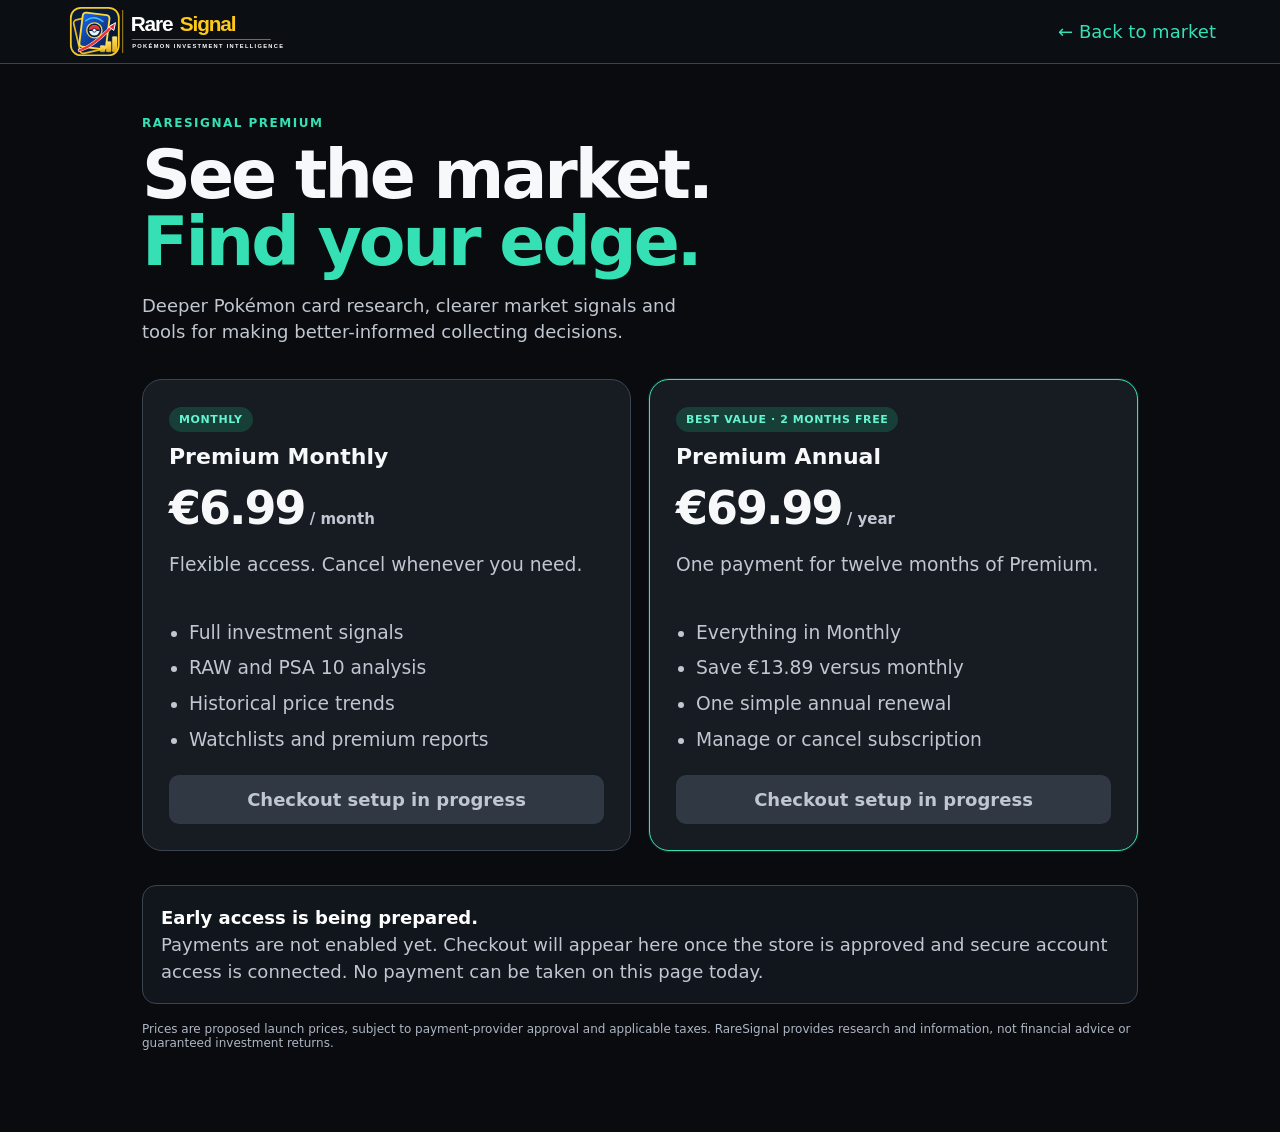
==== commit 796a2687: "Apply RareSignal logo to pricing page" ====
--- a/pricing.html
+++ b/pricing.html
@@ -1,3 +1,3 @@
-<!doctype html><html lang="en"><head><meta charset="utf-8"><meta name="viewport" content="width=device-width,initial-scale=1"><title>RareSignal Premium — Pricing</title><meta name="description" content="Premium Pokémon card market research."><link rel="stylesheet" href="./styles.css"><style>
+<!doctype html><html lang="en"><head><meta charset="utf-8"><meta name="viewport" content="width=device-width,initial-scale=1"><title>RareSignal Premium — Pricing</title><meta name="description" content="Premium Pokémon card market research."><link rel="icon" type="image/svg+xml" href="./favicon.svg"><link rel="stylesheet" href="./styles.css"><style>
 :root{color-scheme:dark}body{background:#090b0f;color:#f7f8fa;margin:0;font-family:Inter,system-ui,sans-serif}.pricing-nav{height:64px;display:flex;align-items:center;justify-content:space-between;padding:0 clamp(18px,5vw,70px);border-bottom:1px solid #3b4552;background:#0b0e13}.brand{font-weight:850;font-size:21px;color:#fff;text-decoration:none}.brand span{color:#36e0b5}.pricing-main{max-width:1040px;margin:auto;padding:52px 22px 70px}.kicker{color:#36e0b5;font-size:12px;font-weight:800;letter-spacing:1.5px}h1{font-size:clamp(42px,6vw,68px);line-height:.98;letter-spacing:-3px;margin:12px 0}.lede{font-size:18px;color:#c0c7d1;max-width:560px;line-height:1.45}.plans{display:grid;grid-template-columns:repeat(2,minmax(0,1fr));gap:18px;margin:34px 0}.plan{background:#171b22;border:1px solid #3b4552;border-radius:20px;padding:26px}.plan.featured{border:1px solid #36e0b5;box-shadow:0 0 0 1px #36e0b522}.plan h2{font-size:22px;margin:12px 0}.price{font-size:46px;font-weight:850;letter-spacing:-2px}.price small{font-size:15px;color:#c0c7d1;letter-spacing:0}.plan p{color:#c0c7d1;min-height:42px}.tag{display:inline-block;background:#173f37;color:#65f3d0;border-radius:20px;padding:6px 10px;font-size:11px;font-weight:800;letter-spacing:.6px}.plan ul{padding-left:20px;color:#e4e8ed;line-height:1.9;min-height:132px}.cta{display:block;text-align:center;padding:14px;border-radius:10px;background:#303943;color:#c0c7d1;font-weight:800}.note{background:#11161d;border:1px solid #3b4552;border-radius:14px;padding:18px;color:#c0c7d1;line-height:1.5}.note b{color:#fff}.fine{font-size:12px;color:#aeb7c4;margin-top:18px}@media(max-width:650px){.pricing-main{padding:36px 16px}.plans{grid-template-columns:1fr}.plan{padding:21px}.plan ul{min-height:0}h1{letter-spacing:-2px}}
-</style></head><body><header class="pricing-nav"><a class="brand" href="./index.html">Rare<span>Signal</span></a><a href="./index.html" style="color:#36e0b5;text-decoration:none">← Back to market</a></header><main class="pricing-main"><div class="kicker">RARESIGNAL PREMIUM</div><h1>See the market.<br><span style="color:#36e0b5">Find your edge.</span></h1><p class="lede">Deeper Pokémon card research, clearer market signals and tools for making better-informed collecting decisions.</p><section class="plans" aria-label="Subscription plans"><article class="plan"><span class="tag">MONTHLY</span><h2>Premium Monthly</h2><div class="price">€6.99<small> / month</small></div><p>Flexible access. Cancel whenever you need.</p><ul><li>Full investment signals</li><li>RAW and PSA 10 analysis</li><li>Historical price trends</li><li>Watchlists and premium reports</li></ul><span class="cta">Checkout setup in progress</span></article><article class="plan featured"><span class="tag">BEST VALUE · 2 MONTHS FREE</span><h2>Premium Annual</h2><div class="price">€69.99<small> / year</small></div><p>One payment for twelve months of Premium.</p><ul><li>Everything in Monthly</li><li>Save €13.89 versus monthly</li><li>One simple annual renewal</li><li>Manage or cancel subscription</li></ul><span class="cta">Checkout setup in progress</span></article></section><div class="note"><b>Early access is being prepared.</b><br>Payments are not enabled yet. Checkout will appear here once the store is approved and secure account access is connected. No payment can be taken on this page today.</div><p class="fine">Prices are proposed launch prices, subject to payment-provider approval and applicable taxes. RareSignal provides research and information, not financial advice or guaranteed investment returns.</p></main></body></html>+</style></head><body><header class="pricing-nav"><a class="brand" href="./index.html"><img src="./assets/raresignal-horizontal.svg" alt="RareSignal — Pokémon Investment Intelligence" style="display:block;width:220px;height:auto"></a><a href="./index.html" style="color:#36e0b5;text-decoration:none">← Back to market</a></header><main class="pricing-main"><div class="kicker">RARESIGNAL PREMIUM</div><h1>See the market.<br><span style="color:#36e0b5">Find your edge.</span></h1><p class="lede">Deeper Pokémon card research, clearer market signals and tools for making better-informed collecting decisions.</p><section class="plans" aria-label="Subscription plans"><article class="plan"><span class="tag">MONTHLY</span><h2>Premium Monthly</h2><div class="price">€6.99<small> / month</small></div><p>Flexible access. Cancel whenever you need.</p><ul><li>Full investment signals</li><li>RAW and PSA 10 analysis</li><li>Historical price trends</li><li>Watchlists and premium reports</li></ul><span class="cta">Checkout setup in progress</span></article><article class="plan featured"><span class="tag">BEST VALUE · 2 MONTHS FREE</span><h2>Premium Annual</h2><div class="price">€69.99<small> / year</small></div><p>One payment for twelve months of Premium.</p><ul><li>Everything in Monthly</li><li>Save €13.89 versus monthly</li><li>One simple annual renewal</li><li>Manage or cancel subscription</li></ul><span class="cta">Checkout setup in progress</span></article></section><div class="note"><b>Early access is being prepared.</b><br>Payments are not enabled yet. Checkout will appear here once the store is approved and secure account access is connected. No payment can be taken on this page today.</div><p class="fine">Prices are proposed launch prices, subject to payment-provider approval and applicable taxes. RareSignal provides research and information, not financial advice or guaranteed investment returns.</p></main></body></html>
--- a/styles.css
+++ b/styles.css
@@ -528,3 +528,7 @@
 .collector-card-caption span{color:#d1a2ff}.collector-card-caption small{color:#d0d6df}
 :where(a,button,input,select,textarea,[tabindex]):focus-visible{outline:3px solid #d1a2ff!important;outline-offset:3px}
 ::selection{background:#36e0b5;color:#07130f}
+
+/* RareSignal identity refresh */
+.brand{display:flex;align-items:center;gap:0;min-width:0}.brand-logo{display:block;width:clamp(190px,18vw,258px);height:auto;max-height:62px;object-fit:contain;object-position:left center}.brand-mark,.brand-name{display:none!important}
+@media(max-width:760px){.site-header{padding:0 16px}.brand-logo{width:190px;max-height:52px}}
